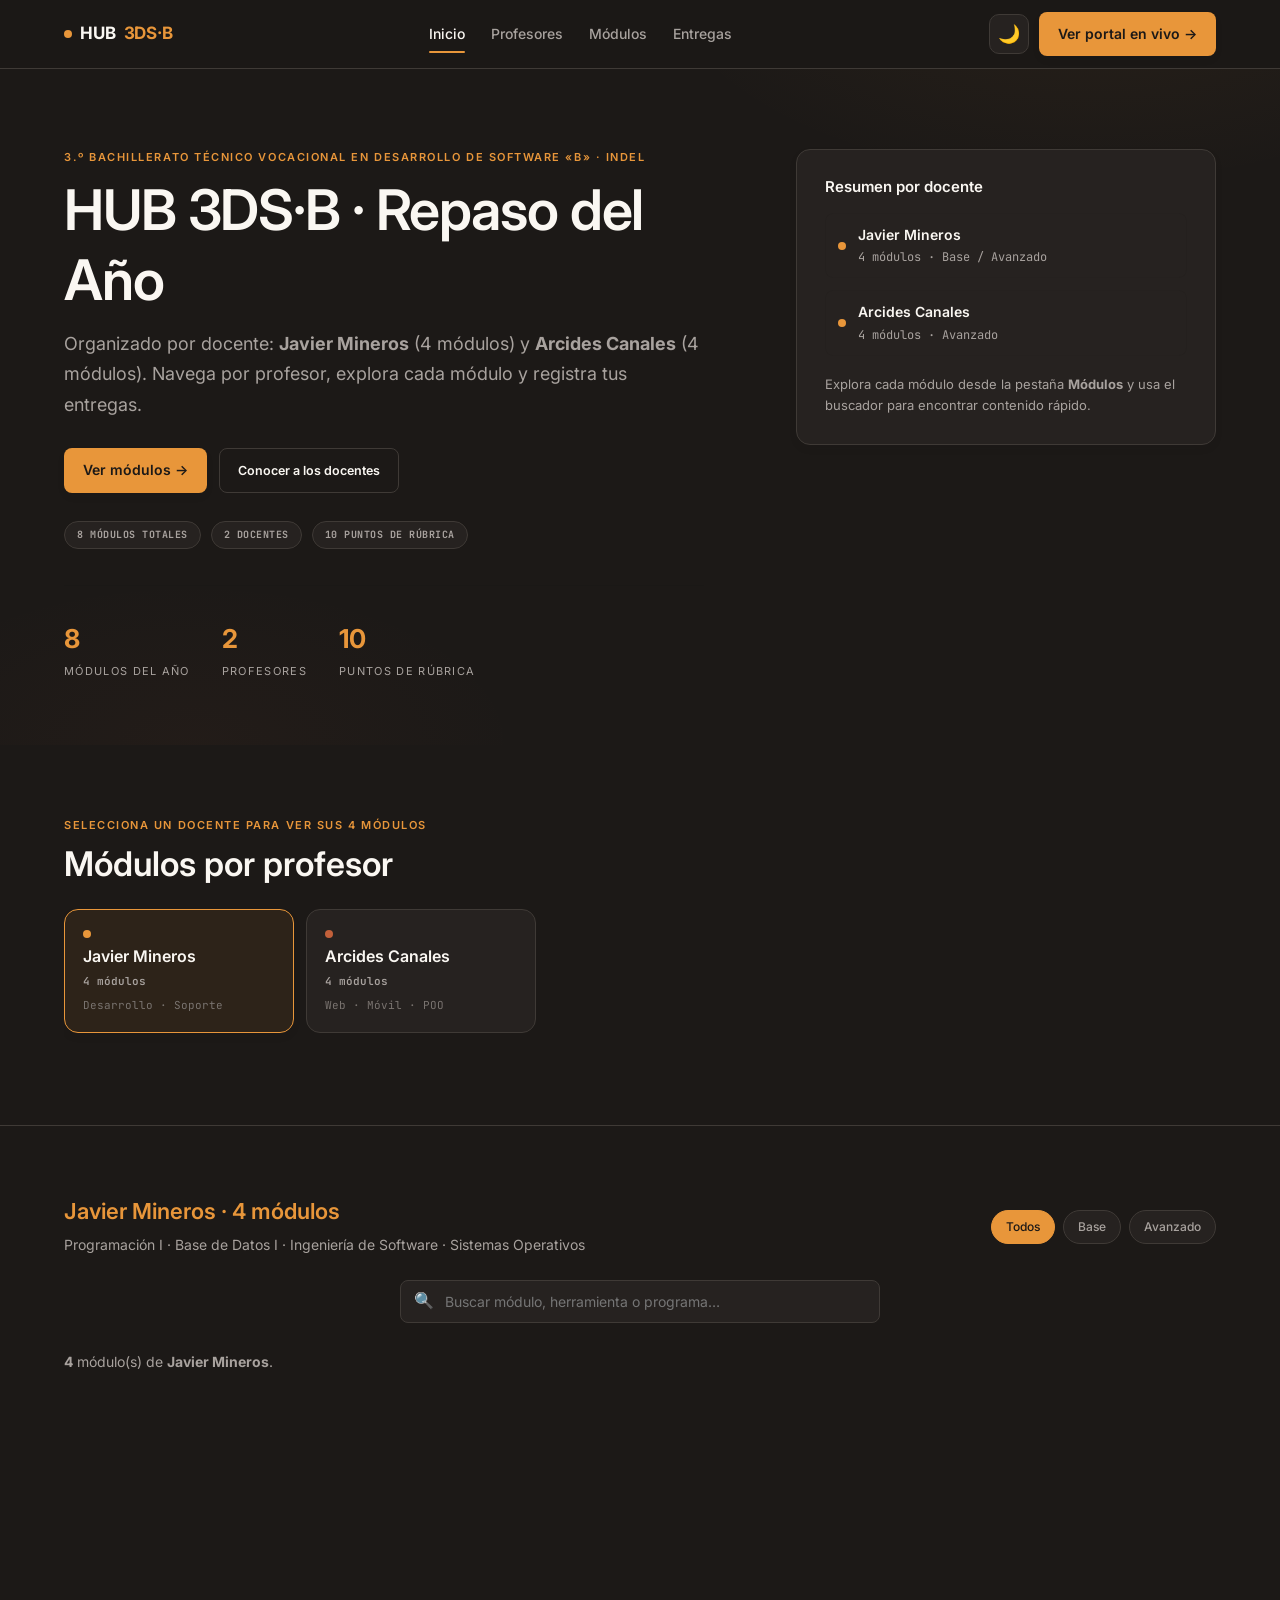
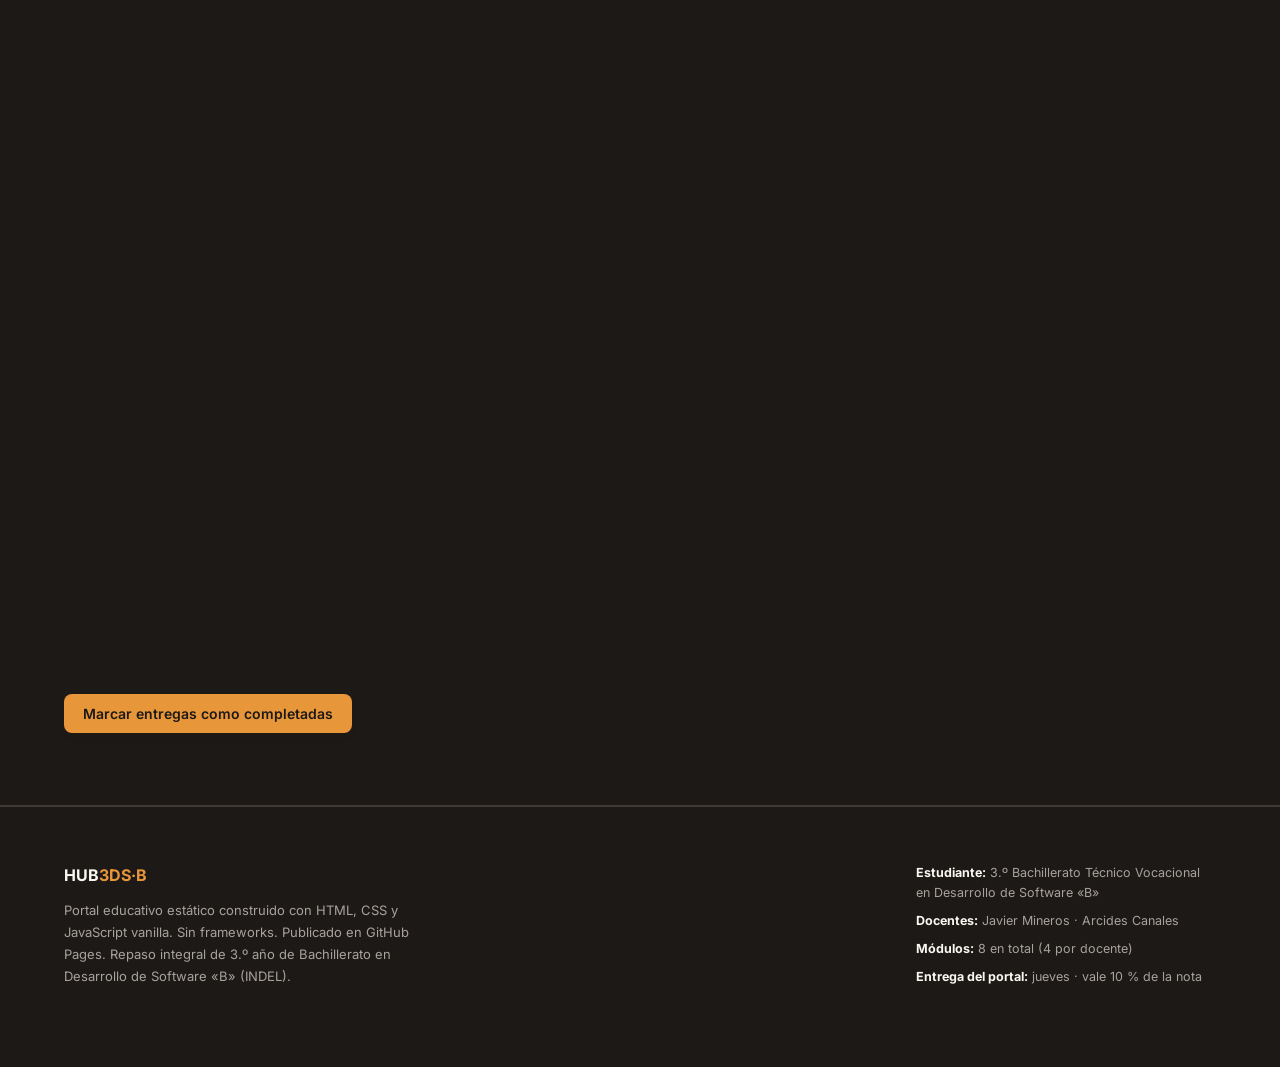
==== index.html @ 164a3612 "hola" ====
<!DOCTYPE html>
<html lang="es" class="dark">
<head>
  <meta charset="UTF-8">
  <meta name="viewport" content="width=device-width, initial-scale=1">
  <meta name="description" content="HUB 3DS·B · Repaso integral 3.º Bachillerato Desarrollo de Software · INDEL">
  <meta name="author" content="Estudiante 3.º Bachillerato Técnico Vocacional en Desarrollo de Software «B»">
  <title>HUB 3DS·B · Repaso del Año</title>
  <link rel="preconnect" href="https://fonts.googleapis.com">
  <link rel="preconnect" href="https://fonts.gstatic.com" crossorigin>
  <link href="https://fonts.googleapis.com/css2?family=Inter:wght@400;500;600;700&family=JetBrains+Mono:wght@400;600&display=swap" rel="stylesheet">
  <link rel="stylesheet" href="css/style.css">
  <link rel="icon" href="data:image/svg+xml,%3Csvg xmlns='http://www.w3.org/2000/svg' viewBox='0 0 32 32'%3E%3Crect width='32' height='32' rx='8' fill='%231C1917'/%3E%3Cpath d='M10 10h12v12H10z' fill='%23E8963A'/%3E%3Ccircle cx='16' cy='16' r='4' fill='none' stroke='%23C2603A' stroke-width='2'/%3E%3C/svg%3E">
</head>
<body>

  <a href="#main" class="visually-hidden">Saltar al contenido principal</a>

  <nav class="nav" aria-label="Navegación principal">
    <div class="wrap nav__inner">
      <a href="#" class="nav__brand" aria-label="HUB 3DS·B — Inicio">
        <span class="dot" aria-hidden="true"></span>
        HUB<span style="color:var(--color-accent)">3DS·B</span>
      </a>

      <button class="nav__toggle" id="nav-toggle" aria-label="Abrir menú" aria-expanded="false" aria-controls="nav-menu">
        <span class="nav__toggle-bar"></span>
        <span class="nav__toggle-bar"></span>
        <span class="nav__toggle-bar"></span>
      </button>

      <div class="nav__links" id="nav-menu">
        <a href="#main" class="nav__link nav__link--active">Inicio</a>
        <a href="#profesores" class="nav__link">Profesores</a>
        <a href="#modulos" class="nav__link">Módulos</a>
        <a href="#entregas" class="nav__link">Entregas</a>
      </div>

      <div class="nav__controls">
        <button id="theme-toggle" class="theme-toggle" aria-label="Cambiar tema claro/oscuro" aria-pressed="false">🌙</button>
        <a href="#" class="btn btn--primary">Ver portal en vivo →</a>
      </div>
    </div>
  </nav>

  <header class="hero" id="main">
    <div class="wrap">
      <div class="hero__grid">
        <div class="hero__content">
          <span class="tagline">3.º Bachillerato Técnico Vocacional en Desarrollo de Software «B» · INDEL</span>
          <h1>HUB 3DS·B · Repaso del Año</h1>
          <p class="lead">
            Organizado por docente: <strong>Javier Mineros</strong> (4 módulos) y
            <strong>Arcides Canales</strong> (4 módulos). Navega por profesor, explora cada módulo y registra tus entregas.
          </p>

          <div class="hero__actions">
            <a href="#modulos" class="btn btn--primary">Ver módulos →</a>
            <a href="#profesores" class="btn btn--outline">Conocer a los docentes</a>
          </div>

          <div class="hero__meta">
            <span class="hero__badge">8 módulos totales</span>
            <span class="hero__badge">2 docentes</span>
            <span class="hero__badge">10 puntos de rúbrica</span>
          </div>

          <div class="hero__stats">
            <div class="stat">
              <span class="stat__value" id="count-total">8</span>
              <span class="stat__label">Módulos del año</span>
            </div>
            <div class="stat">
              <span class="stat__value">2</span>
              <span class="stat__label">Profesores</span>
            </div>
            <div class="stat">
              <span class="stat__value">10</span>
              <span class="stat__label">Puntos de rúbrica</span>
            </div>
          </div>
        </div>

        <div class="hero__preview">
          <div class="preview-card">
            <h3 class="preview__title">Resumen por docente</h3>
            <ul class="preview__list">
              <li class="preview__item">
                <span class="preview__dot" style="background:var(--color-javier)"></span>
                <div class="preview__info">
                  <span class="preview__name">Javier Mineros</span>
                  <span class="preview__count">4 módulos · Base / Avanzado</span>
                </div>
              </li>
              <li class="preview__item">
                <span class="preview__dot" style="background:var(--color-accent)"></span>
                <div class="preview__info">
                  <span class="preview__name">Arcides Canales</span>
                  <span class="preview__count">4 módulos · Avanzado</span>
                </div>
              </li>
            </ul>
            <div class="preview__note">
              Explora cada módulo desde la pestaña <strong>Módulos</strong> y usa el buscador para encontrar contenido rápido.
            </div>
          </div>
        </div>
      </div>
    </div>
  </header>

  <section class="section" id="profesores" aria-label="Docentes y sus módulos">
    <div class="wrap">
      <div class="tagline">Selecciona un docente para ver sus 4 módulos</div>
      <h2 style="margin-bottom:24px;">Módulos por profesor</h2>

      <div class="professor-nav" role="tablist" aria-label="Docentes">
        <button class="prof-tab prof-tab--active" role="tab" aria-selected="true" data-prof="javier"
                style="--color-active: var(--color-javier); --color-active-rgb: 34,211,238;">
          <span class="prof-tab__dot"></span>
          <span class="prof-tab__name">Javier Mineros</span>
          <span class="prof-tab__count">4 módulos</span>
          <span class="prof-tab__meta">Desarrollo · Soporte</span>
        </button>
        <button class="prof-tab" role="tab" aria-selected="false" data-prof="arcides"
                style="--color-active: var(--color-arcides); --color-active-rgb: 240,70,210;">
          <span class="prof-tab__dot"></span>
          <span class="prof-tab__name">Arcides Canales</span>
          <span class="prof-tab__count">4 módulos</span>
          <span class="prof-tab__meta">Web · Móvil · POO</span>
        </button>
      </div>
    </div>
  </section>

  <section class="section section--last" id="modulos" aria-label="Catálogo de módulos">
    <div class="wrap">

      <div class="modules-view modules-view--active" id="view-javier" aria-labelledby="title-javier">
        <div class="modules-header">
          <div>
            <h3 id="title-javier" style="color:var(--color-javier)">Javier Mineros · 4 módulos</h3>
            <p class="modules-header__subtitle">
              Programación I · Base de Datos I · Ingeniería de Software · Sistemas Operativos
            </p>
          </div>
          <div class="chips" role="group" aria-label="Filtrar por nivel">
            <label class="chip chip--active" data-prof="javier" data-nivel="todos" aria-pressed="true">
              <input type="radio" name="nivel-javier" checked hidden> Todos
            </label>
            <label class="chip" data-prof="javier" data-nivel="Base" aria-pressed="false">
              <input type="radio" name="nivel-javier" hidden> Base
            </label>
            <label class="chip" data-prof="javier" data-nivel="Avanzado" aria-pressed="false">
              <input type="radio" name="nivel-javier" hidden> Avanzado
            </label>
          </div>
        </div>

        <div class="search-wrap" role="search" aria-label="Buscar módulos de Javier Mineros">
          <span class="search-icon" aria-hidden="true">🔍</span>
          <input type="search" id="search-javier" placeholder="Buscar módulo, herramienta o programa…"
                 aria-controls="grid-javier" aria-describedby="live-javier">
          <div id="live-javier" class="visually-hidden" aria-live="polite"></div>
        </div>

        <p style="margin-bottom:18px;color:var(--text-muted);font-size:14px;">
          <strong id="count-javier">4</strong> módulo(s) de <strong>Javier Mineros</strong>.
        </p>

        <div class="modules-grid" id="grid-javier"></div>
      </div>

      <div class="modules-view" id="view-arcides" aria-labelledby="title-arcides">
        <div class="modules-header">
          <div>
            <h3 id="title-arcides" style="color:var(--color-arcides)">Arcides Canales · 4 módulos</h3>
            <p class="modules-header__subtitle">
              Desarrollo Web I · Programación Orientada a Objetos · Desarrollo Web II · Desarrollo Móvil
            </p>
          </div>
          <div class="chips" role="group" aria-label="Filtrar por nivel">
            <label class="chip chip--active" data-prof="arcides" data-nivel="todos" aria-pressed="true">
              <input type="radio" name="nivel-arcides" checked hidden> Todos
            </label>
            <label class="chip" data-prof="arcides" data-nivel="Avanzado" aria-pressed="false">
              <input type="radio" name="nivel-arcides" hidden> Avanzado
            </label>
          </div>
        </div>

        <div class="search-wrap" role="search" aria-label="Buscar módulos de Arcides Canales">
          <span class="search-icon" aria-hidden="true">🔍</span>
          <input type="search" id="search-arcides" placeholder="Buscar módulo, herramienta o programa…"
                 aria-controls="grid-arcides" aria-describedby="live-arcides">
          <div id="live-arcides" class="visually-hidden" aria-live="polite"></div>
        </div>

        <p style="margin-bottom:18px;color:var(--text-muted);font-size:14px;">
          <strong id="count-arcides">4</strong> módulo(s) de <strong>Arcides Canales</strong>.
        </p>

        <div class="modules-grid" id="grid-arcides"></div>
      </div>

    </div>
  </section>

  <section class="section" id="entregas" aria-label="Entregas del portal">
    <div class="wrap">
      <div class="checklist reveal">
        <h3><span class="num">1</span> Requisitos previos</h3>
        <ul>
          <li><label><input type="checkbox" data-k="entregas:pre:0"><span>Cada integrante tiene su cuenta de GitHub (se crea gratis en github.com/signup).</span></label></li>
          <li><label><input type="checkbox" data-k="entregas:pre:1"><span>Git instalado y funcionando (¿cómo comprueban que sí?).</span></label></li>
          <li><label><input type="checkbox" data-k="entregas:pre:2"><span>Visual Studio Code con la extensión Live Server.</span></label></li>
          <li><label><input type="checkbox" data-k="entregas:pre:3"><span>Apuntes, cuadernos y acceso a Classroom o Drive para consultar lo del año.</span></label></li>
          <li><label><input type="checkbox" data-k="entregas:pre:4"><span>Un correo al que lleguen las invitaciones del repositorio.</span></label></li>
        </ul>
      </div>

      <div class="checklist reveal" style="margin-top:26px;">
        <h3><span class="num">2</span> Producto del portal</h3>
        <ul>
          <li><label><input type="checkbox" data-k="entregas:prod:0"><span>Portada con nombre propio y navegación clara por profesor.</span></label></li>
          <li><label><input type="checkbox" data-k="entregas:prod:1"><span>Todos los módulos pintados desde <code>data/modulos.js</code> (8 módulos, 2 docentes).</span></label></li>
          <li><label><input type="checkbox" data-k="entregas:prod:2"><span>Diseño que se ve bien en celular.</span></label></li>
          <li><label><input type="checkbox" data-k="entregas:prod:3"><span>Publicado en GitHub Pages con enlace público.</span></label></li>
          <li><label><input type="checkbox" data-k="entregas:prod:4"><span>README con integrantes, enlace y registro de prompts.</span></label></li>
        </ul>
      </div>

      <div style="margin-top:30px;display:flex;gap:12px;flex-wrap:wrap;">
        <button id="btn-entregas-complete" class="btn btn--primary">Marcar entregas como completadas</button>
      </div>
    </div>
  </section>

  <footer>
    <div class="wrap">
      <div class="footer-grid">
        <div>
          <div class="footer__brand">HUB<span style="color:var(--color-javier)">3DS·B</span></div>
          <p class="footer__text">
            Portal educativo estático construido con HTML, CSS y JavaScript vanilla. Sin frameworks. Publicado en GitHub Pages.
            Repaso integral de 3.º año de Bachillerato en Desarrollo de Software «B» (INDEL).
          </p>
        </div>
        <div class="footer__meta">
          <div><b>Estudiante:</b> 3.º Bachillerato Técnico Vocacional en Desarrollo de Software «B»</div>
          <div><b>Docentes:</b> Javier Mineros · Arcides Canales</div>
          <div><b>Módulos:</b> 8 en total (4 por docente)</div>
          <div><b>Entrega del portal:</b> jueves · vale 10 % de la nota</div>
        </div>
      </div>
    </div>
  </footer>

  <div id="status-live" class="visually-hidden" aria-live="polite"></div>

  <script type="module" src="js/app.js"></script>
</body>
</html>
---- css/style.css ----
/**
 * HUB 3DS·B — Estilos cálidos y profesionales (Dark / Light)
 * Diseño tipo documentación educativa: limpio, editorial, sin neón ni glows.
 * Inspiración: Notion, Anthropic, Stripe Press.
 * Tipografía: Inter (títulos y cuerpo), JetBrains Mono (detalles técnicos).
 * Paleta: grises cálidos/piedra en oscuro, crema en claro, acento ámbar #E8963A.
 */

/* ===== Variables — Tema oscuro (por defecto, clase .dark) ===== */
:root {
  --bg: #1C1917;
  --bg-elev: #262220;
  --panel: #262220;
  --panel-elev: #302B28;
  --panel-border: #3F3A36;
  --text: #FAF7F2;
  --text-muted: #A8A29E;
  --text-dim: #7A7470;

  /* Acento principal — ámbar/terracota */
  --color-accent: #E8963A;
  --color-accent-hover: #F0A653;
  --color-accent-rgb: 232, 150, 58;

  /* Colores de docente (detalles sutiles, derivados del acento) */
  --color-javier: #E8963A;
  --color-arcides: #C2603A;

  /* Estados semánticos */
  --color-success: #7FB069;
  --color-warning: #E0B341;
  --color-error: #D9644A;

  /* Tipografía */
  --font-display: "Inter", system-ui, -apple-system, "Segoe UI", Roboto, sans-serif;
  --font-body: "Inter", system-ui, -apple-system, "Segoe UI", Roboto, sans-serif;
  --font-mono: "JetBrains Mono", ui-monospace, Consolas, "Courier New", monospace;

  /* Dimensiones */
  --radius: 14px;
  --radius-sm: 8px;
  --shadow: 0 10px 30px -10px rgba(28, 25, 23, 0.35);
  --shadow-sm: 0 4px 12px -6px rgba(28, 25, 23, 0.25);
  --transition: 300ms cubic-bezier(0.4, 0, 0.2, 1);

  --max-width: 1200px;
  --header-height: 68px;
}

/* ===== Tema claro (clase .light aplicada por JS en <html>) ===== */
html.light {
  --bg: #FAF7F2;
  --bg-elev: #FFFFFF;
  --panel: #FFFFFF;
  --panel-elev: #F5F1EA;
  --panel-border: #E7E0D6;
  --text: #1C1917;
  --text-muted: #57514B;
  --text-dim: #8A837B;

  --color-accent: #B45309;
  --color-accent-hover: #C2603A;
  --color-accent-rgb: 180, 83, 9;

  --color-javier: #B45309;
  --color-arcides: #C2603A;

  --color-success: #7FB069;
  --color-warning: #E0B341;
  --color-error: #D9644A;

  --shadow: 0 10px 30px -10px rgba(28, 25, 23, 0.08);
  --shadow-sm: 0 4px 12px -6px rgba(28, 25, 23, 0.06);
}

/* ===== Base ===== */
*,
*::before,
*::after {
  box-sizing: border-box;
  margin: 0;
  padding: 0;
}

html {
  scroll-behavior: smooth;
  scroll-padding-top: var(--header-height);
}

body {
  font-family: var(--font-body);
  background: var(--bg);
  color: var(--text);
  line-height: 1.6;
  font-size: 16px;
  -webkit-font-smoothing: antialiased;
}

a {
  color: var(--color-accent);
  text-decoration: none;
  transition: color 0.2s ease;
}

a:hover {
  color: var(--color-accent-hover);
}

code {
  font-family: var(--font-mono);
  font-size: 0.85em;
  background: rgba(28, 25, 23, 0.06);
  color: var(--color-accent);
  padding: 2px 6px;
  border-radius: 4px;
  border: 1px solid var(--panel-border);
}

html.light code {
  background: rgba(28, 25, 23, 0.04);
}

:focus-visible {
  outline: 2px solid var(--color-accent);
  outline-offset: 2px;
  border-radius: 4px;
}

::selection {
  background: var(--color-accent);
  color: #FAF7F2;
}

html.light ::selection {
  color: #FFFFFF;
}

::-webkit-scrollbar { width: 10px; height: 10px; }
::-webkit-scrollbar-track { background: var(--bg); }
::-webkit-scrollbar-thumb { background: var(--panel-border); border-radius: 6px; }
::-webkit-scrollbar-thumb:hover { background: var(--color-accent); }

.wrap {
  max-width: var(--max-width);
  margin: 0 auto;
  padding: 0 24px;
}

.section {
  padding: 72px 0;
  border-bottom: 1px solid var(--panel-border);
}

.section--last {
  border-bottom: none;
}

.visually-hidden {
  position: absolute;
  width: 1px; height: 1px; padding: 0; margin: -1px;
  overflow: hidden; clip: rect(0,0,0,0); white-space: nowrap; border: 0;
}

.tagline {
  font-family: var(--font-display);
  font-weight: 600;
  font-size: 11px;
  letter-spacing: 0.14em;
  text-transform: uppercase;
  color: var(--color-accent);
  display: block;
  margin-bottom: 8px;
}

h1, h2, h3, h4 {
  font-family: var(--font-display);
  font-weight: 600;
  line-height: 1.25;
  color: var(--text);
}

h1 { font-size: clamp(34px, 5vw, 56px); margin-bottom: 14px; letter-spacing: -0.02em; }
h2 { font-size: clamp(24px, 3vw, 34px); margin-bottom: 12px; }
h3 { font-size: clamp(18px, 2vw, 22px); margin-bottom: 8px; }

p.lead {
  font-size: 18px;
  color: var(--text-muted);
  max-width: 64ch;
  margin-bottom: 28px;
  line-height: 1.7;
}

/* ===== Navegación ===== */
.nav {
  position: sticky;
  top: 0;
  z-index: 60;
  background: rgba(28, 25, 23, 0.7);
  backdrop-filter: blur(20px);
  border-bottom: 1px solid var(--panel-border);
  transition: background 0.3s ease;
}

html.light .nav {
  background: rgba(250, 247, 242, 0.7);
}

.nav__inner {
  display: flex;
  align-items: center;
  justify-content: space-between;
  height: var(--header-height);
  gap: 16px;
}

.nav__brand {
  font-family: var(--font-display);
  font-weight: 700;
  font-size: 17px;
  letter-spacing: -0.01em;
  color: var(--text);
  display: flex;
  align-items: center;
  gap: 8px;
}

.nav__brand .dot {
  width: 8px; height: 8px; border-radius: 50%;
  background: var(--color-accent);
}

.nav__links {
  display: flex;
  gap: 26px;
  align-items: center;
}

.nav__link {
  font-size: 14px;
  font-weight: 500;
  color: var(--text-muted);
  padding: 8px 0;
  position: relative;
  transition: color 0.25s ease;
}

.nav__link:hover, .nav__link:focus-visible { color: var(--text); }
.nav__link--active { color: var(--text); }

.nav__link--active::after {
  content: ""; position: absolute; bottom: 0; left: 0; right: 0;
  height: 2px; background: var(--color-accent);
  border-radius: 2px;
}

.nav__controls {
  display: flex;
  align-items: center;
  gap: 10px;
}

.nav__toggle {
  display: none;
  width: 40px; height: 40px;
  border-radius: 8px;
  border: 1px solid var(--panel-border);
  background: var(--panel);
  color: var(--text);
  cursor: pointer;
  flex-direction: column;
  justify-content: center;
  gap: 5px;
  padding: 6px;
  transition: border-color 0.25s ease, background 0.25s ease;
}

.nav__toggle:hover { border-color: var(--color-accent); }

.nav__toggle-bar {
  display: block; width: 20px; height: 1.5px;
  background: var(--text);
  border-radius: 2px;
  transition: transform 0.25s ease, opacity 0.25s ease;
}

/* ===== Botones ===== */
.btn {
  display: inline-flex;
  align-items: center;
  gap: 8px;
  border: 1px solid var(--panel-border);
  border-radius: 8px;
  padding: 10px 18px;
  font-family: var(--font-body);
  font-size: 14px;
  font-weight: 600;
  cursor: pointer;
  background: transparent;
  color: var(--text);
  transition: transform 0.2s ease, border-color 0.25s ease, background 0.25s ease, color 0.25s ease;
}
.btn:hover { transform: translateY(-1px); }
.btn:active { transform: translateY(0); }

.btn--primary {
  background: var(--color-accent);
  border-color: transparent;
  color: #1C1917;
  box-shadow: var(--shadow-sm);
}
.btn--primary:hover { filter: brightness(1.05); }

html.light .btn--primary { color: #FFFFFF; }

.btn--outline {
  background: transparent;
  color: var(--text);
}
.btn--outline:hover { border-color: var(--color-accent); color: var(--color-accent); }

.theme-toggle {
  width: 40px; height: 40px; border-radius: 10px;
  border: 1px solid var(--panel-border);
  background: var(--panel);
  color: var(--text);
  cursor: pointer;
  display: grid; place-items: center;
  font-size: 18px;
  transition: border-color 0.25s ease, transform 0.2s ease;
}
.theme-toggle:hover { border-color: var(--color-accent); transform: rotate(15deg); }

/* ===== Hero ===== */
.hero {
  padding: 80px 0 64px;
  position: relative;
  overflow: hidden;
}

.hero::before {
  content: ""; position: absolute; inset: 0;
  background:
    radial-gradient(800px 400px at 85% -15%, rgba(232, 150, 58, 0.06), transparent 55%),
    radial-gradient(600px 300px at 15% 100%, rgba(194, 96, 58, 0.04), transparent 55%);
  pointer-events: none; z-index: 0;
}

.hero .wrap { position: relative; z-index: 2; }

.hero__grid {
  display: grid;
  grid-template-columns: 1fr 420px;
  gap: 48px;
  align-items: start;
}
@media (max-width: 900px) { .hero__grid { grid-template-columns: 1fr; gap: 34px; } }

.hero__content { max-width: 640px; }

.hero__meta {
  display: flex; flex-wrap: wrap; gap: 10px; margin-bottom: 24px;
}
.hero__badge {
  font-family: var(--font-mono);
  font-size: 10px; font-weight: 700;
  padding: 5px 12px; border-radius: 999px;
  border: 1px solid var(--panel-border);
  background: var(--panel); color: var(--text-muted);
  backdrop-filter: blur(6px);
  text-transform: uppercase;
  letter-spacing: 0.05em;
}

.hero h1 { max-width: 40ch; }

.hero__actions {
  display: flex; gap: 12px; margin-bottom: 28px; flex-wrap: wrap;
}
.hero__actions .btn--primary { color: #1C1917; }
html.light .hero__actions .btn--primary { color: #FFFFFF; }

.hero__stats {
  display: flex; gap: 32px; margin-top: 36px;
  padding-top: 32px; border-top: 1px solid rgba(0,0,0,0.06);
}
html.light .hero__stats { border-top-color: var(--panel-border); }
.stat { display: flex; flex-direction: column; gap: 4px; }
.stat__value {
  font-family: var(--font-display);
  font-weight: 700; font-size: 26px; color: var(--color-accent);
  letter-spacing: -0.03em;
}
.stat__label {
  font-size: 11px; color: var(--text-muted);
  text-transform: uppercase; letter-spacing: 0.12em;
}

/* Vista previa de docentes (reemplaza la tarjeta antigua) */
.hero__preview {
  border-radius: var(--radius);
  border: 1px solid var(--panel-border);
  background: var(--panel);
  padding: 28px;
  box-shadow: var(--shadow-sm);
}
.preview__title {
  font-size: 15px; margin-bottom: 16px; color: var(--text);
  display: flex; align-items: center; gap: 8px;
}
.preview__list {
  list-style: none; display: grid; gap: 12px;
}
.preview__item {
  display: flex; align-items: center; gap: 12px;
  padding: 10px 12px; border-radius: var(--radius-sm);
  border: 1px solid rgba(0,0,0,0.04);
  transition: border-color 0.2s ease, background 0.2s ease;
}
html.light .preview__item { border-color: var(--panel-border); background: #FFFFFF; }
.preview__item:hover {
  border-color: var(--panel-border);
  background: rgba(28, 25, 23, 0.03);
}
html.light .preview__item:hover { background: #F5F1EA; }
.preview__dot {
  width: 8px; height: 8px; border-radius: 50%;
  flex-shrink: 0;
}
.preview__info { display: flex; flex-direction: column; gap: 2px; }
.preview__name {
  font-weight: 600; color: var(--text); font-size: 14px;
}
.preview__count {
  font-size: 12px; color: var(--text-muted); font-family: var(--font-mono);
}
.preview__note {
  margin-top: 18px; font-size: 13px; color: var(--text-muted);
  line-height: 1.6;
}

@media (max-width: 640px) {
  .hero__stats { gap: 20px; }
  .stat__value { font-size: 22px; }
  .hero__actions { flex-direction: column; }
  .hero__actions .btn { width: 100%; justify-content: center; }
}

/* ===== Profesores ===== */
.professor-nav {
  display: flex;
  gap: 12px;
  margin-bottom: 10px;
  overflow-x: auto;
  padding-bottom: 10px;
  scrollbar-width: thin;
  scrollbar-color: var(--panel-border) transparent;
}

.prof-tab {
  flex: 0 0 auto;
  width: 230px;
  border-radius: var(--radius);
  border: 1px solid var(--panel-border);
  background: var(--panel);
  padding: 20px 18px;
  cursor: pointer;
  transition: transform 0.25s ease, border-color 0.25s ease, box-shadow 0.25s ease, background 0.25s ease;
  position: relative; overflow: hidden;
  display: flex; flex-direction: column; gap: 8px;
}

.prof-tab:hover { transform: translateY(-2px); border-color: var(--color-accent); }

.prof-tab--active {
  border-color: var(--color-accent);
  box-shadow: var(--shadow-sm);
  background: rgba(var(--color-accent-rgb), 0.08);
}

.prof-tab__dot {
  width: 8px; height: 8px; border-radius: 50%;
  background: var(--color-active, var(--color-accent));
  align-self: flex-start;
}
.prof-tab__name {
  font-family: var(--font-display);
  font-size: 16px; font-weight: 600; color: var(--text);
}
.prof-tab__count {
  font-family: var(--font-mono);
  font-size: 11px; font-weight: 600; color: var(--text-muted);
}
.prof-tab__meta {
  font-size: 11px; color: var(--text-dim); font-family: var(--font-mono);
  margin-top: 2px;
}

@media (max-width: 640px) { .prof-tab { width: 170px; padding: 16px 14px; } }

/* ===== Módulos ===== */
.modules-view {
  display: none;
  animation: fadeIn 0.35s ease backwards;
}
.modules-view--active { display: block; }

.modules-header {
  display: flex; flex-wrap: wrap; justify-content: space-between;
  align-items: center; gap: 14px; margin-bottom: 24px;
}

.modules-header__title {
  font-family: var(--font-display);
  font-size: clamp(20px, 3vw, 28px);
  color: var(--text);
}

.modules-header__subtitle {
  font-size: 14px; color: var(--text-muted);
  margin-top: 4px;
}

.chips {
  display: flex; gap: 8px; flex-wrap: wrap;
}
.chip {
  font-family: var(--font-body);
  font-size: 12px; font-weight: 500;
  padding: 6px 14px; border-radius: 999px;
  border: 1px solid var(--panel-border);
  background: var(--panel); color: var(--text-muted);
  cursor: pointer; transition: all 0.2s ease;
}
.chip:hover { border-color: var(--color-accent); color: var(--color-accent); }
.chip--active {
  background: var(--color-accent); color: #1C1917; border-color: var(--color-accent);
}
html.light .chip--active { color: #FFFFFF; }

.search-wrap {
  position: relative; max-width: 480px; margin: 0 auto 28px;
}
.search-wrap input {
  width: 100%; padding: 12px 16px 12px 44px; border-radius: 8px;
  border: 1px solid var(--panel-border); background: var(--panel);
  color: var(--text); font-family: inherit; font-size: 14px;
  transition: border-color 0.25s ease, box-shadow 0.25s ease;
}
.search-wrap input:focus {
  outline: none; border-color: var(--color-accent);
  box-shadow: 0 0 0 3px rgba(var(--color-accent-rgb), 0.12);
}
.search-icon {
  position: absolute; left: 14px; top: 50%; transform: translateY(-50%);
  color: var(--text-dim); font-size: 16px;
}

.modules-grid {
  display: grid;
  grid-template-columns: repeat(auto-fill, minmax(280px, 1fr));
  gap: 20px;
}

.module-card {
  border-radius: var(--radius);
  border: 1px solid var(--panel-border);
  background: var(--panel);
  overflow: hidden; display: flex; flex-direction: column;
  transition: transform 0.25s ease, box-shadow 0.25s ease, border-color 0.25s ease;
  animation: fadeUp 0.4s ease backwards;
}
.module-card:hover {
  transform: translateY(-3px);
  box-shadow: var(--shadow);
  border-color: var(--color-accent);
}

.module-card__header {
  padding: 18px 20px 12px;
  display: flex; justify-content: space-between; align-items: flex-start; gap: 10px;
}
.module-card__id {
  font-family: var(--font-mono);
  font-size: 10px; font-weight: 700;
  padding: 3px 8px; border-radius: 5px;
  background: rgba(28, 25, 23, 0.3);
  color: var(--text-dim); border: 1px solid rgba(0,0,0,0.1);
  align-self: flex-start;
}
html.light .module-card__id { background: rgba(28, 25, 23, 0.05); border-color: rgba(0,0,0,0.06); }
.module-card__doc {
  font-size: 12px; font-weight: 600;
  color: var(--doc-color, var(--text-muted));
  display: flex; align-items: center; gap: 6px;
}
.module-card__doc .dot {
  width: 6px; height: 6px; border-radius: 50%;
  background: var(--doc-color, var(--text-muted));
}

.module-card__body { padding: 0 20px 16px; flex: 1; }
.module-card__desc {
  font-size: 13.5px; color: var(--text-muted); line-height: 1.55;
  margin-bottom: 16px;
  display: -webkit-box; -webkit-line-clamp: 3; -webkit-box-orient: vertical; overflow: hidden;
}
.module-card__tags {
  display: flex; gap: 6px; flex-wrap: wrap; margin-bottom: 16px;
}
.tag {
  font-family: var(--font-mono);
  font-size: 9.5px; font-weight: 700;
  padding: 2.5px 8px; border-radius: 5px;
  border: 1px solid var(--panel-border); color: var(--text-dim);
  background: rgba(28, 25, 23, 0.05);
}
html.light .tag { background: rgba(28, 25, 23, 0.03); }
.tag--nivel { color: var(--color-accent); border-color: rgba(var(--color-accent-rgb), 0.2); }

.module-card__footer {
  padding: 12px 20px 18px;
  border-top: 1px solid rgba(0,0,0,0.05);
  display: flex; justify-content: space-between; align-items: center;
}
html.light .module-card__footer { border-top-color: var(--panel-border); }
.module-card__stats {
  display: flex; gap: 12px; font-size: 11px; color: var(--text-dim); font-family: var(--font-mono);
}
.stat-pill { display: inline-flex; align-items: center; gap: 4px; }
.stat-pill span:first-child { color: var(--text-dim); }
.stat-pill span:last-child { color: var(--text); }

.btn--sm {
  padding: 7px 12px; font-size: 12px;
}

.btn--outline { font-size: 12.5px; }

/* ===== Checklist ===== */
.checklist {
  background: var(--panel);
  border: 1px solid var(--panel-border);
  border-radius: var(--radius);
  padding: 30px; backdrop-filter: blur(12px);
  box-shadow: var(--shadow-sm);
}
.checklist h3 {
  margin-bottom: 22px; font-size: 19px;
  display: flex; align-items: center; gap: 10px;
}
.checklist h3 .num {
  width: 28px; height: 28px; border-radius: 50%;
  background: var(--color-accent); color: #1C1917;
  font-family: var(--font-display); font-size: 13px; font-weight: 700;
  display: grid; place-items: center; flex-shrink: 0;
}
html.light .checklist h3 .num { color: #FFFFFF; }
.checklist ul { list-style: none; display: grid; gap: 10px; }
.checklist li {
  display: flex; align-items: flex-start; gap: 10px;
  font-size: 14px; color: var(--text-muted);
  padding: 9px 0; border-bottom: 1px dashed rgba(0,0,0,0.06);
}
html.light .checklist li { border-bottom-color: var(--panel-border); }
.checklist li:last-child { border-bottom: none; }
.checklist label { display: flex; align-items: flex-start; gap: 8px; cursor: pointer; user-select: none; }
.checklist input { accent-color: var(--color-accent); width: 18px; height: 18px; margin-top: 3px; flex: 0 0 auto; }
.checklist span { line-height: 1.5; }

/* ===== Footer ===== */
footer {
  padding: 56px 0 80px; color: var(--text-muted); font-size: 13px;
  border-top: 1px solid var(--panel-border);
}
.footer-grid {
  display: grid; grid-template-columns: 1fr 300px; gap: 36px;
}
@media (max-width: 760px) { .footer-grid { grid-template-columns: 1fr; gap: 28px; } }
.footer__brand {
  font-family: var(--font-display); font-weight: 700; font-size: 16px;
  color: var(--text); margin-bottom: 10px;
}
.footer__text { max-width: 48ch; line-height: 1.7; }
.footer__meta {
  display: flex; flex-direction: column; gap: 8px; font-size: 12.5px;
}
.footer__meta b { color: var(--text); }

/* ===== Animaciones ===== */
@keyframes fadeIn { from { opacity: 0; } to { opacity: 1; } }
@keyframes fadeUp {
  from { opacity: 0; transform: translateY(16px); }
  to { opacity: 1; transform: translateY(0); }
}

.reveal { opacity: 0; transform: translateY(20px); transition: opacity 0.5s ease, transform 0.5s ease; }
.reveal--visible { opacity: 1; transform: translateY(0); }

/* Menú móvil */
@media (max-width: 720px) {
  .nav__toggle { display: flex; }
  .nav__links {
    position: absolute; top: var(--header-height); left: 0; right: 0;
    flex-direction: column; background: var(--bg-elev);
    border-bottom: 1px solid var(--panel-border);
    padding: 20px 24px; gap: 0;
    display: none; box-shadow: var(--shadow);
  }
  .nav__links.open { display: flex; }
  .nav__link {
    padding: 14px 0; font-size: 15px;
    border-bottom: 1px solid rgba(0,0,0,0.05);
  }
  html.light .nav__link { border-bottom-color: var(--panel-border); }
  .nav__link--active::after { display: none; }
  .nav__link--active { color: var(--color-accent); background: rgba(var(--color-accent-rgb), 0.08); }
  .nav__inner { gap: 12px; }
}

@media (prefers-reduced-motion: reduce) {
  *, *::before, *::after {
    animation-duration: 0.01ms !important; animation-iteration-count: 1 !important;
    transition-duration: 0.01ms !important; scroll-behavior: auto !important;
  }
}

/* Tablet y móvil general */
@media (max-width: 640px) {
  .modules-grid { grid-template-columns: 1fr; }
  .checklist { padding: 22px; }
  .nav__links { gap: 18px; }
  .nav__link { font-size: 13px; }
}
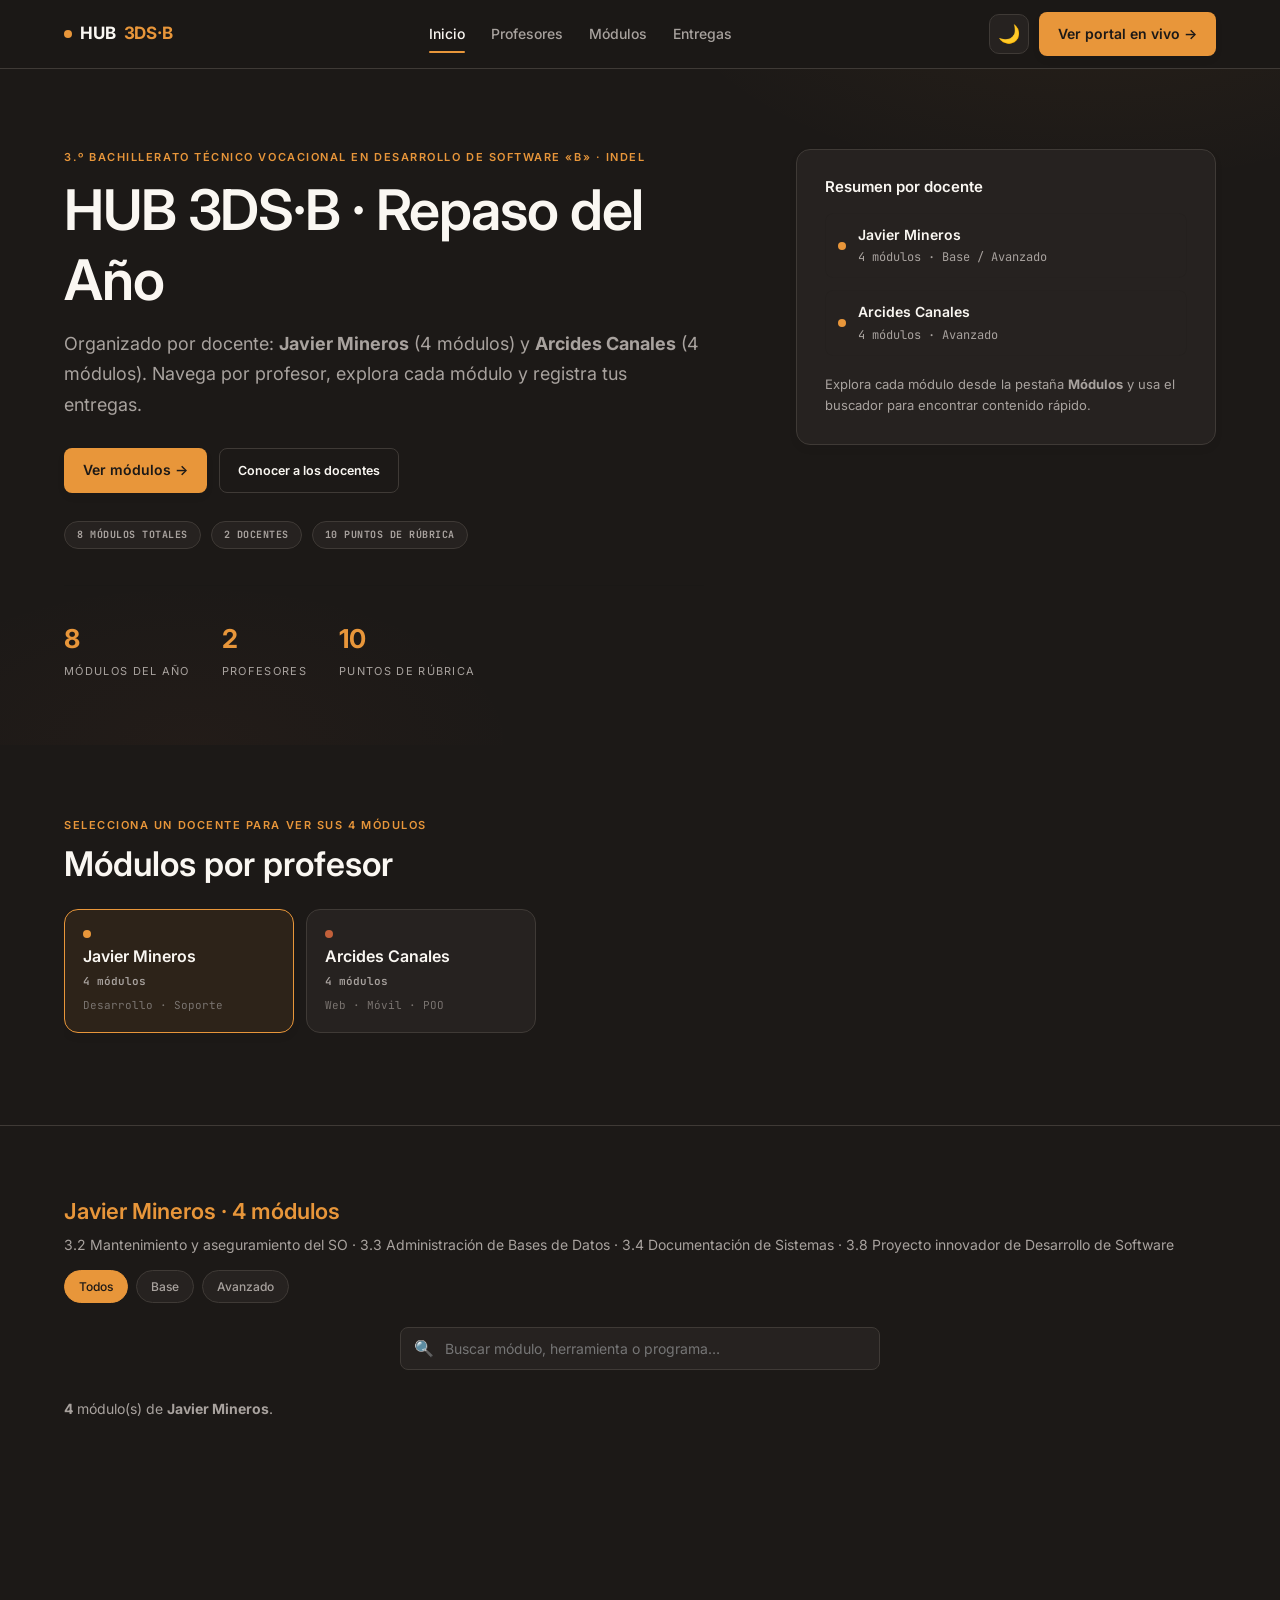
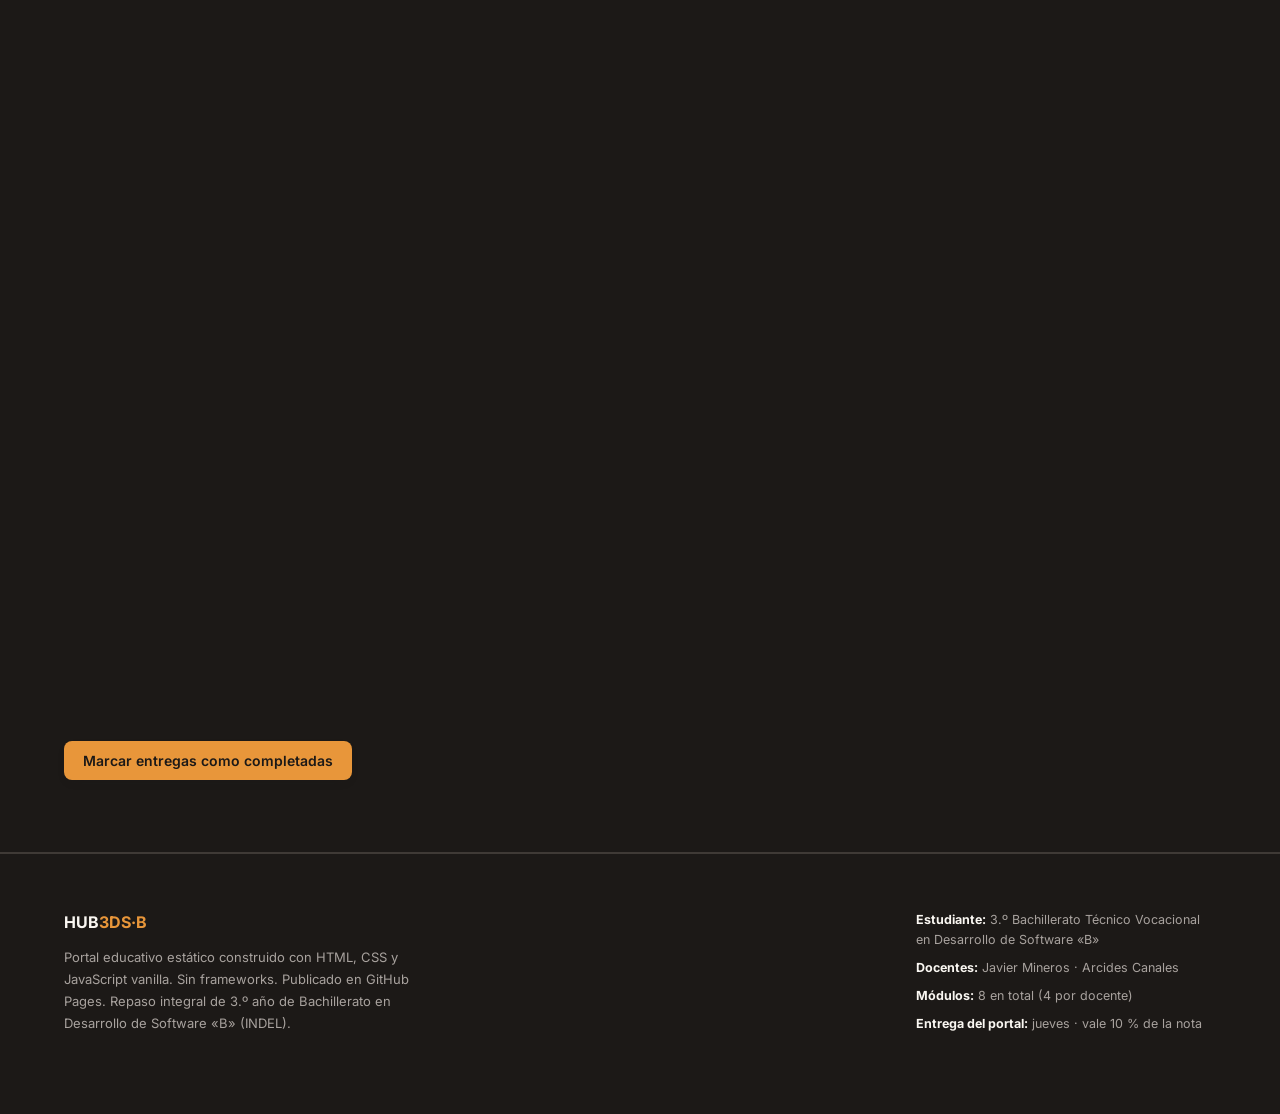
==== commit 70f8246b: "Implementacion de modulos" ====
--- a/index.html
+++ b/index.html
@@ -141,7 +141,7 @@
           <div>
             <h3 id="title-javier" style="color:var(--color-javier)">Javier Mineros · 4 módulos</h3>
             <p class="modules-header__subtitle">
-              Programación I · Base de Datos I · Ingeniería de Software · Sistemas Operativos
+              3.2 Mantenimiento y aseguramiento del SO · 3.3 Administración de Bases de Datos · 3.4 Documentación de Sistemas · 3.8 Proyecto innovador de Desarrollo de Software
             </p>
           </div>
           <div class="chips" role="group" aria-label="Filtrar por nivel">
@@ -176,7 +176,7 @@
           <div>
             <h3 id="title-arcides" style="color:var(--color-arcides)">Arcides Canales · 4 módulos</h3>
             <p class="modules-header__subtitle">
-              Desarrollo Web I · Programación Orientada a Objetos · Desarrollo Web II · Desarrollo Móvil
+              3.1 Desarrollo de aplicaciones de software · 2 Desarrollo de componentes móviles · 3 Conversación de inglés sobre mantenimiento · 4 Puesta en marcha de la empresa en asociatividad cooperativa
             </p>
           </div>
           <div class="chips" role="group" aria-label="Filtrar por nivel">
@@ -258,6 +258,14 @@
 
   <div id="status-live" class="visually-hidden" aria-live="polite"></div>
 
+  <div class="modal" id="modal-ficha" aria-hidden="true" role="dialog" aria-modal="true">
+    <div class="modal__overlay"></div>
+    <div class="modal__panel">
+      <button class="modal__close" id="modal-ficha-close" aria-label="Cerrar ficha">×</button>
+      <div class="modal__content" id="modal-ficha-content"></div>
+    </div>
+  </div>
+
   <script type="module" src="js/app.js"></script>
 </body>
 </html>
--- a/css/style.css
+++ b/css/style.css
@@ -731,4 +731,72 @@
   .checklist { padding: 22px; }
   .nav__links { gap: 18px; }
   .nav__link { font-size: 13px; }
+}
+
+/* ===== Modal de ficha de módulo ===== */
+.modal {
+  position: fixed;
+  inset: 0;
+  z-index: 100;
+  display: none;
+  align-items: center;
+  justify-content: center;
+  padding: 24px;
+}
+.modal--open { display: flex; }
+.modal__overlay {
+  position: absolute; inset: 0;
+  background: rgba(28, 25, 23, 0.55);
+  backdrop-filter: blur(4px);
+}
+html.light .modal__overlay { background: rgba(28, 25, 23, 0.35); }
+.modal__panel {
+  position: relative;
+  width: 100%; max-width: 720px; max-height: 90vh;
+  background: var(--panel);
+  border: 1px solid var(--panel-border);
+  border-radius: var(--radius);
+  overflow-y: auto;
+  box-shadow: var(--shadow);
+  animation: fadeUp 0.25s ease backwards;
+}
+.modal__close {
+  position: absolute; top: 14px; right: 14px;
+  width: 36px; height: 36px; border-radius: 8px;
+  border: 1px solid var(--panel-border);
+  background: var(--panel); color: var(--text);
+  font-size: 24px; line-height: 1; cursor: pointer;
+  display: grid; place-items: center;
+  transition: border-color 0.2s ease, background 0.2s ease;
+}
+.modal__close:hover { border-color: var(--color-accent); }
+.modal__content { padding: 24px; }
+.ficha-header { margin-bottom: 18px; padding-bottom: 14px; border-bottom: 1px solid var(--panel-border); }
+.ficha-header .ficha-meta { margin-bottom: 8px; }
+.ficha-docente { font-size: 12px; font-weight: 600; color: var(--text-muted); text-transform: uppercase; letter-spacing: 0.08em; }
+.ficha-titulo { font-size: 20px; font-weight: 600; color: var(--text); margin: 4px 0 4px; line-height: 1.3; }
+.ficha-area { font-size: 13px; color: var(--text-muted); font-family: var(--font-mono); }
+.ficha-descripcion { font-size: 15px; color: var(--text-muted); line-height: 1.6; margin-bottom: 22px; }
+.ficha-seccion { margin-bottom: 18px; }
+.ficha-subtitulo {
+  font-size: 13px; font-weight: 600; color: var(--text);
+  margin-bottom: 8px; display: flex; align-items: center; gap: 6px;
+}
+.ficha-lista {
+  list-style: none; padding: 0; margin: 0; display: grid; gap: 6px;
+}
+.ficha-lista li {
+  font-size: 14px; color: var(--text-muted);
+  padding: 6px 10px; border-radius: var(--radius-sm);
+  border: 1px solid var(--panel-border);
+  background: rgba(28, 25, 23, 0.03);
+}
+html.light .ficha-lista li { background: rgba(28, 25, 23, 0.02); }
+.ficha-lista li a { color: var(--color-accent); }
+.ficha-vacio { font-size: 13px; color: var(--text-dim); font-style: italic; margin: 0; }
+
+@media (max-width: 640px) {
+  .modal__panel { max-height: 95vh; margin: 12px; }
+  .modal__content { padding: 18px; }
+  .ficha-titulo { font-size: 18px; }
 }
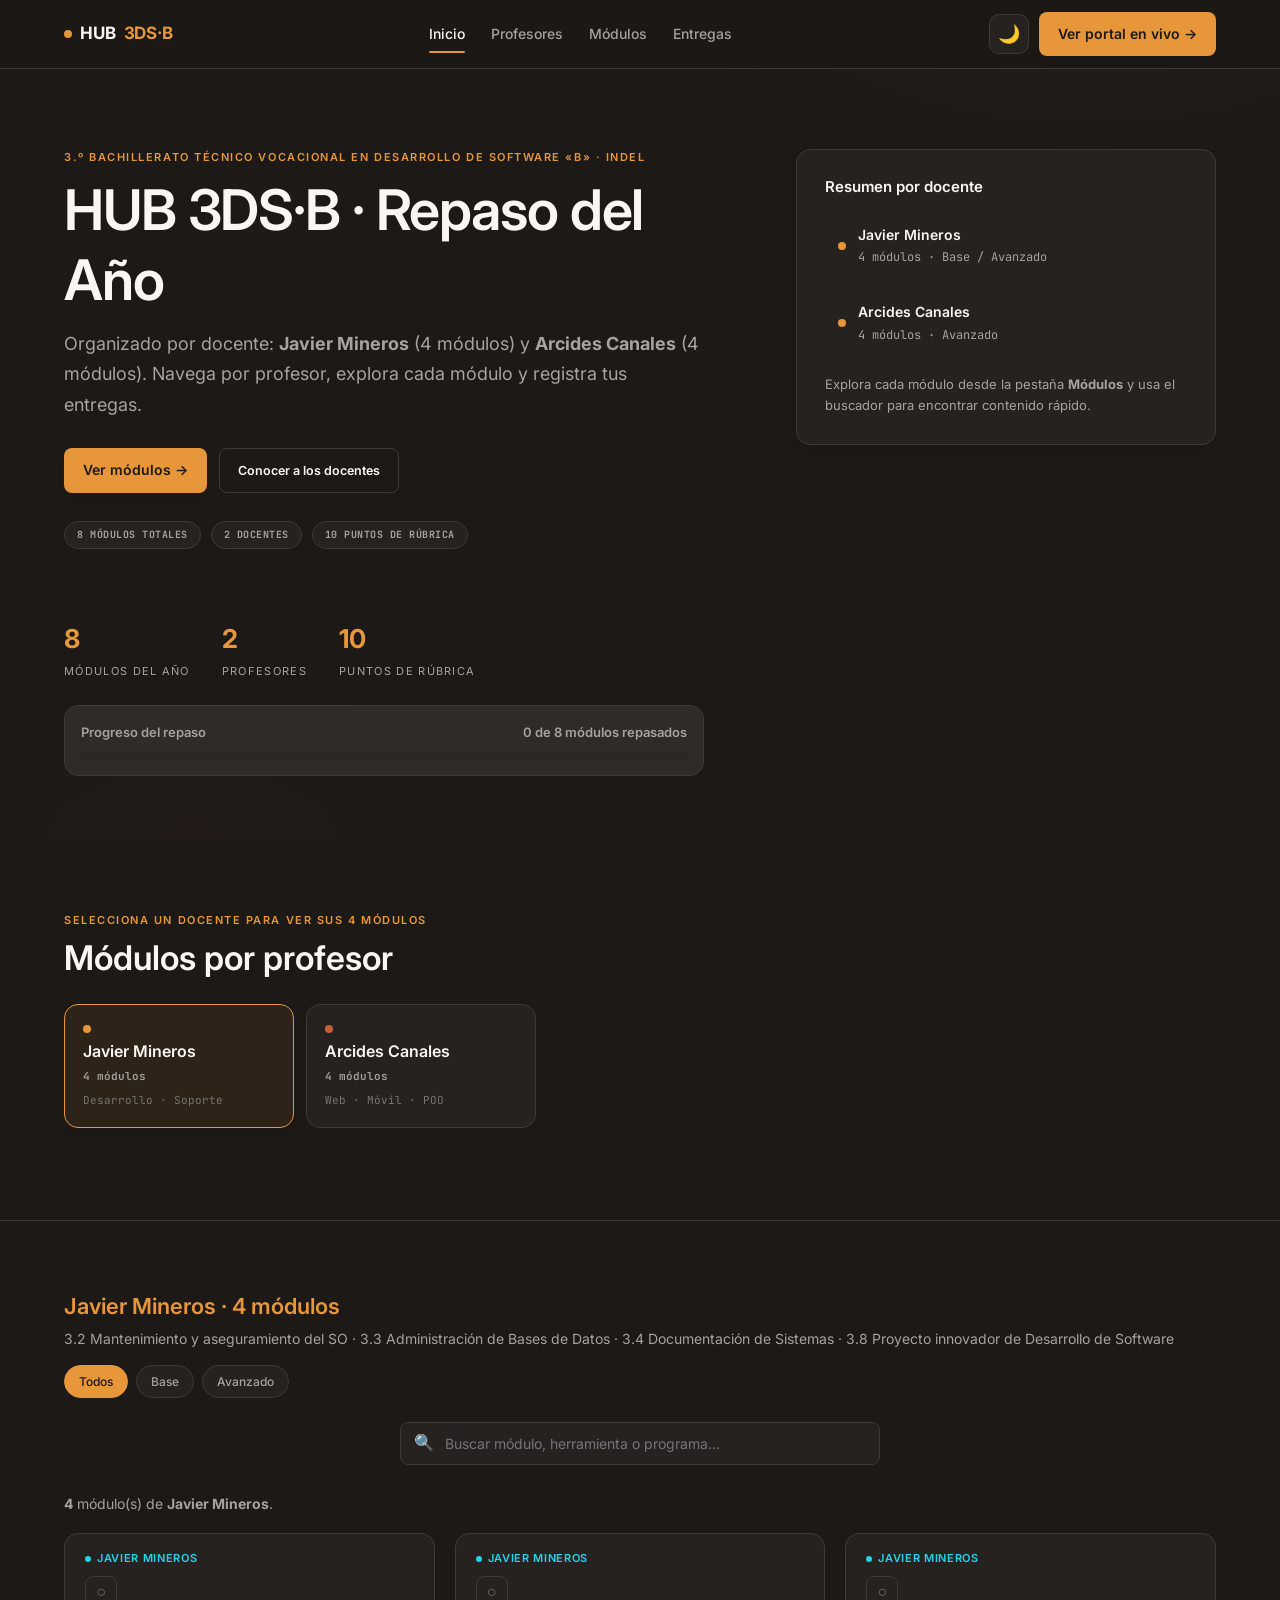
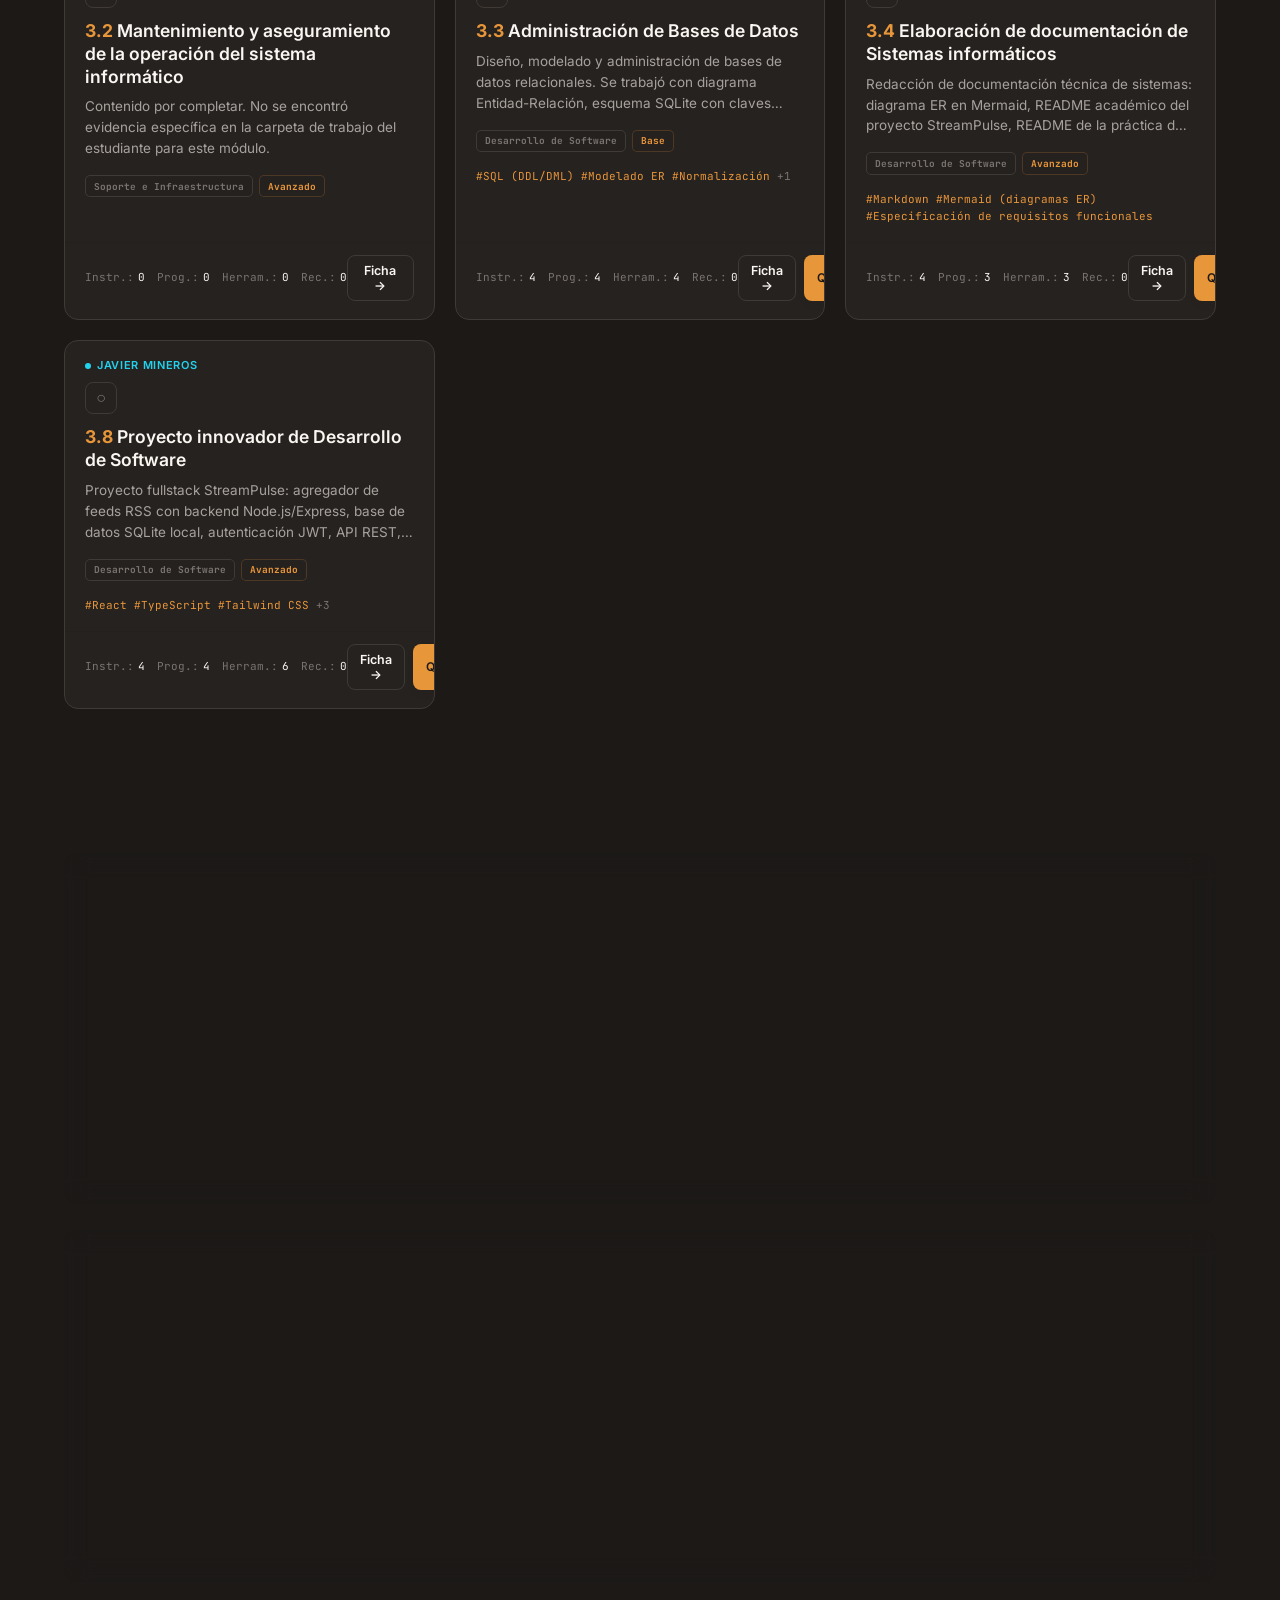
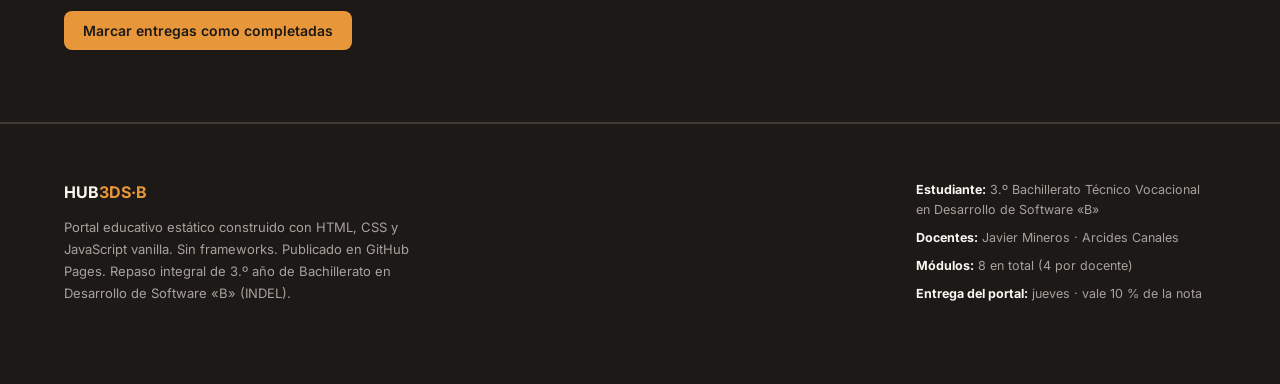
==== commit 2b62af19: "feat: Día 3 - progreso del repaso, quiz interactivo, buscador mejorado, barra de progreso global" ====
--- a/index.html
+++ b/index.html
@@ -77,6 +77,16 @@
             <div class="stat">
               <span class="stat__value">10</span>
               <span class="stat__label">Puntos de rúbrica</span>
+            </div>
+          </div>
+
+          <div class="progreso-global">
+            <div class="progreso-global__etiqueta">
+              <span>Progreso del repaso</span>
+              <span id="progreso-texto">0 de 8 módulos repasados</span>
+            </div>
+            <div class="progreso-global__barra">
+              <div class="progreso-global__relleno" id="progreso-barra"></div>
             </div>
           </div>
         </div>
@@ -266,6 +276,14 @@
     </div>
   </div>
 
+  <div class="modal" id="modal-quiz" aria-hidden="true" role="dialog" aria-modal="true">
+    <div class="modal__overlay"></div>
+    <div class="modal__panel">
+      <button class="modal__close" id="modal-quiz-close" aria-label="Cerrar quiz">×</button>
+      <div class="modal__content" id="modal-quiz-content"></div>
+    </div>
+  </div>
+
   <script type="module" src="js/app.js"></script>
 </body>
 </html>
--- a/css/style.css
+++ b/css/style.css
@@ -567,6 +567,7 @@
   border: 1px solid var(--panel-border);
   background: var(--panel);
   overflow: hidden; display: flex; flex-direction: column;
+  height: 100%; min-height: 0;
   transition: transform 0.25s ease, box-shadow 0.25s ease, border-color 0.25s ease;
   animation: fadeUp 0.4s ease backwards;
 }
@@ -577,26 +578,35 @@
 }
 
 .module-card__header {
-  padding: 18px 20px 12px;
-  display: flex; justify-content: space-between; align-items: flex-start; gap: 10px;
-}
-.module-card__id {
-  font-family: var(--font-mono);
-  font-size: 10px; font-weight: 700;
-  padding: 3px 8px; border-radius: 5px;
-  background: rgba(28, 25, 23, 0.3);
-  color: var(--text-dim); border: 1px solid rgba(0,0,0,0.1);
-  align-self: flex-start;
-}
-html.light .module-card__id { background: rgba(28, 25, 23, 0.05); border-color: rgba(0,0,0,0.06); }
+  padding: 16px 20px 12px;
+  display: flex; flex-direction: column; gap: 8px;
+}
 .module-card__doc {
-  font-size: 12px; font-weight: 600;
+  font-size: 11px; font-weight: 600;
   color: var(--doc-color, var(--text-muted));
   display: flex; align-items: center; gap: 6px;
+  text-transform: uppercase; letter-spacing: 0.06em;
 }
 .module-card__doc .dot {
   width: 6px; height: 6px; border-radius: 50%;
   background: var(--doc-color, var(--text-muted));
+}
+
+.module-card__title {
+  padding: 0 20px;
+  margin: 0 0 8px 0;
+  font-size: 1.1rem;
+  font-weight: 600;
+  line-height: 1.3;
+  color: var(--text);
+  display: -webkit-box;
+  -webkit-line-clamp: 3;
+  -webkit-box-orient: vertical;
+  overflow: hidden;
+}
+.module-card__numero {
+  color: var(--color-accent);
+  font-weight: 700;
 }
 
 .module-card__body { padding: 0 20px 16px; flex: 1; }
@@ -636,6 +646,109 @@
 }
 
 .btn--outline { font-size: 12.5px; }
+
+/* Progreso del repaso */
+.btn-progreso {
+  width: 32px; height: 32px; border-radius: 8px;
+  border: 1px solid var(--panel-border);
+  background: var(--panel); color: var(--text-dim);
+  font-size: 16px; line-height: 1; cursor: pointer;
+  display: grid; place-items: center;
+  transition: border-color 0.2s ease, background 0.2s ease, color 0.2s ease;
+}
+.btn-progreso:hover { border-color: var(--color-accent); }
+.btn-progreso.hecho {
+  background: var(--color-success); border-color: var(--color-success); color: #FFFFFF;
+}
+.btn-progreso[aria-pressed="true"] {
+  background: var(--color-success); border-color: var(--color-success); color: #FFFFFF;
+}
+
+.module-card.repasado {
+  border-color: var(--color-success);
+  background: rgba(var(--color-success-rgb, 127, 176, 105), 0.05);
+}
+
+/* Barra de progreso global */
+.progreso-global {
+  margin-top: 24px; padding: 16px; border-radius: var(--radius);
+  background: var(--panel-elev); border: 1px solid var(--panel-border);
+}
+.progreso-global__etiqueta {
+  display: flex; justify-content: space-between; font-size: 13px; color: var(--text-muted);
+  margin-bottom: 8px; font-weight: 600;
+}
+.progreso-global__barra {
+  height: 8px; border-radius: 4px; background: rgba(28, 25, 23, 0.2);
+  overflow: hidden;
+}
+.progreso-global__relleno {
+  height: 100%; background: var(--color-accent);
+  border-radius: 4px; transition: width 0.5s ease;
+  width: 0%;
+}
+
+/* Quiz modal */
+.quiz-header { margin-bottom: 18px; padding-bottom: 14px; border-bottom: 1px solid var(--panel-border); }
+.quiz-header .quiz-meta { margin-bottom: 8px; }
+.quiz-docente { font-size: 12px; font-weight: 600; color: var(--text-muted); text-transform: uppercase; letter-spacing: 0.08em; }
+.quiz-titulo { font-size: 20px; font-weight: 600; color: var(--text); margin: 4px 0 4px; line-height: 1.3; }
+.quiz-area { font-size: 13px; color: var(--text-muted); font-family: var(--font-mono); }
+.quiz-pregunta { margin-bottom: 22px; }
+.quiz-pregunta-titulo { font-size: 13px; font-weight: 600; color: var(--text-muted); text-transform: uppercase; letter-spacing: 0.08em; margin-bottom: 8px; }
+.quiz-pregunta-texto { font-size: 16px; color: var(--text); line-height: 1.5; margin-bottom: 16px; font-weight: 600; }
+.quiz-opciones { display: grid; gap: 8px; }
+.quiz-opcion {
+  display: flex; align-items: center; gap: 10px;
+  padding: 12px 16px; border-radius: var(--radius-sm);
+  border: 1px solid var(--panel-border); background: var(--panel);
+  color: var(--text); font-size: 14px; cursor: pointer;
+  text-align: left; transition: border-color 0.2s ease, background 0.2s ease;
+}
+.quiz-opcion:hover { border-color: var(--color-accent); background: rgba(28, 25, 23, 0.03); }
+html.light .quiz-opcion:hover { background: #F5F1EA; }
+.quiz-feedback {
+  margin-top: 16px; padding: 12px 16px; border-radius: var(--radius-sm);
+  font-size: 14px; line-height: 1.5;
+}
+.quiz-feedback.correcto {
+  background: rgba(var(--color-success-rgb, 127, 176, 105), 0.15);
+  border: 1px solid var(--color-success); color: var(--text);
+}
+.quiz-feedback.incorrecto {
+  background: rgba(var(--color-error-rgb, 217, 100, 74), 0.15);
+  border: 1px solid var(--color-error); color: var(--text);
+}
+.quiz-resultados { text-align: center; padding: 24px; }
+.quiz-puntuacion {
+  display: flex; align-items: baseline; gap: 8px; margin-bottom: 16px;
+}
+.quiz-puntuacion-numero {
+  font-size: 48px; font-weight: 800; color: var(--color-accent); font-family: var(--font-display);
+}
+.quiz-puntuacion-label { font-size: 14px; color: var(--text-muted); }
+.quiz-mensaje { font-size: 16px; color: var(--text); margin-bottom: 8px; font-weight: 600; }
+.quiz-detalle { font-size: 14px; color: var(--text-muted); }
+
+/* Estilos vacíos (sin resultados de búsqueda) */
+.vacio {
+  display: flex; flex-direction: column; align-items: center; justify-content: center;
+  padding: 60px 24px; text-align: center;
+}
+.vacio p { color: var(--text-muted); margin-bottom: 12px; }
+.vacio strong { color: var(--color-accent); }
+
+/* Acciones del footer de tarjeta */
+.footer-actions {
+  display: flex; gap: 8px;
+}
+.footer-actions .btn--sm { flex: 1; justify-content: center; }
+
+/* Ajustes responsivos para quiz */
+@media (max-width: 640px) {
+  .quiz-puntuacion-numero { font-size: 36px; }
+  .modal__panel { max-height: 95vh; margin: 12px; }
+}
 
 /* ===== Checklist ===== */
 .checklist {
